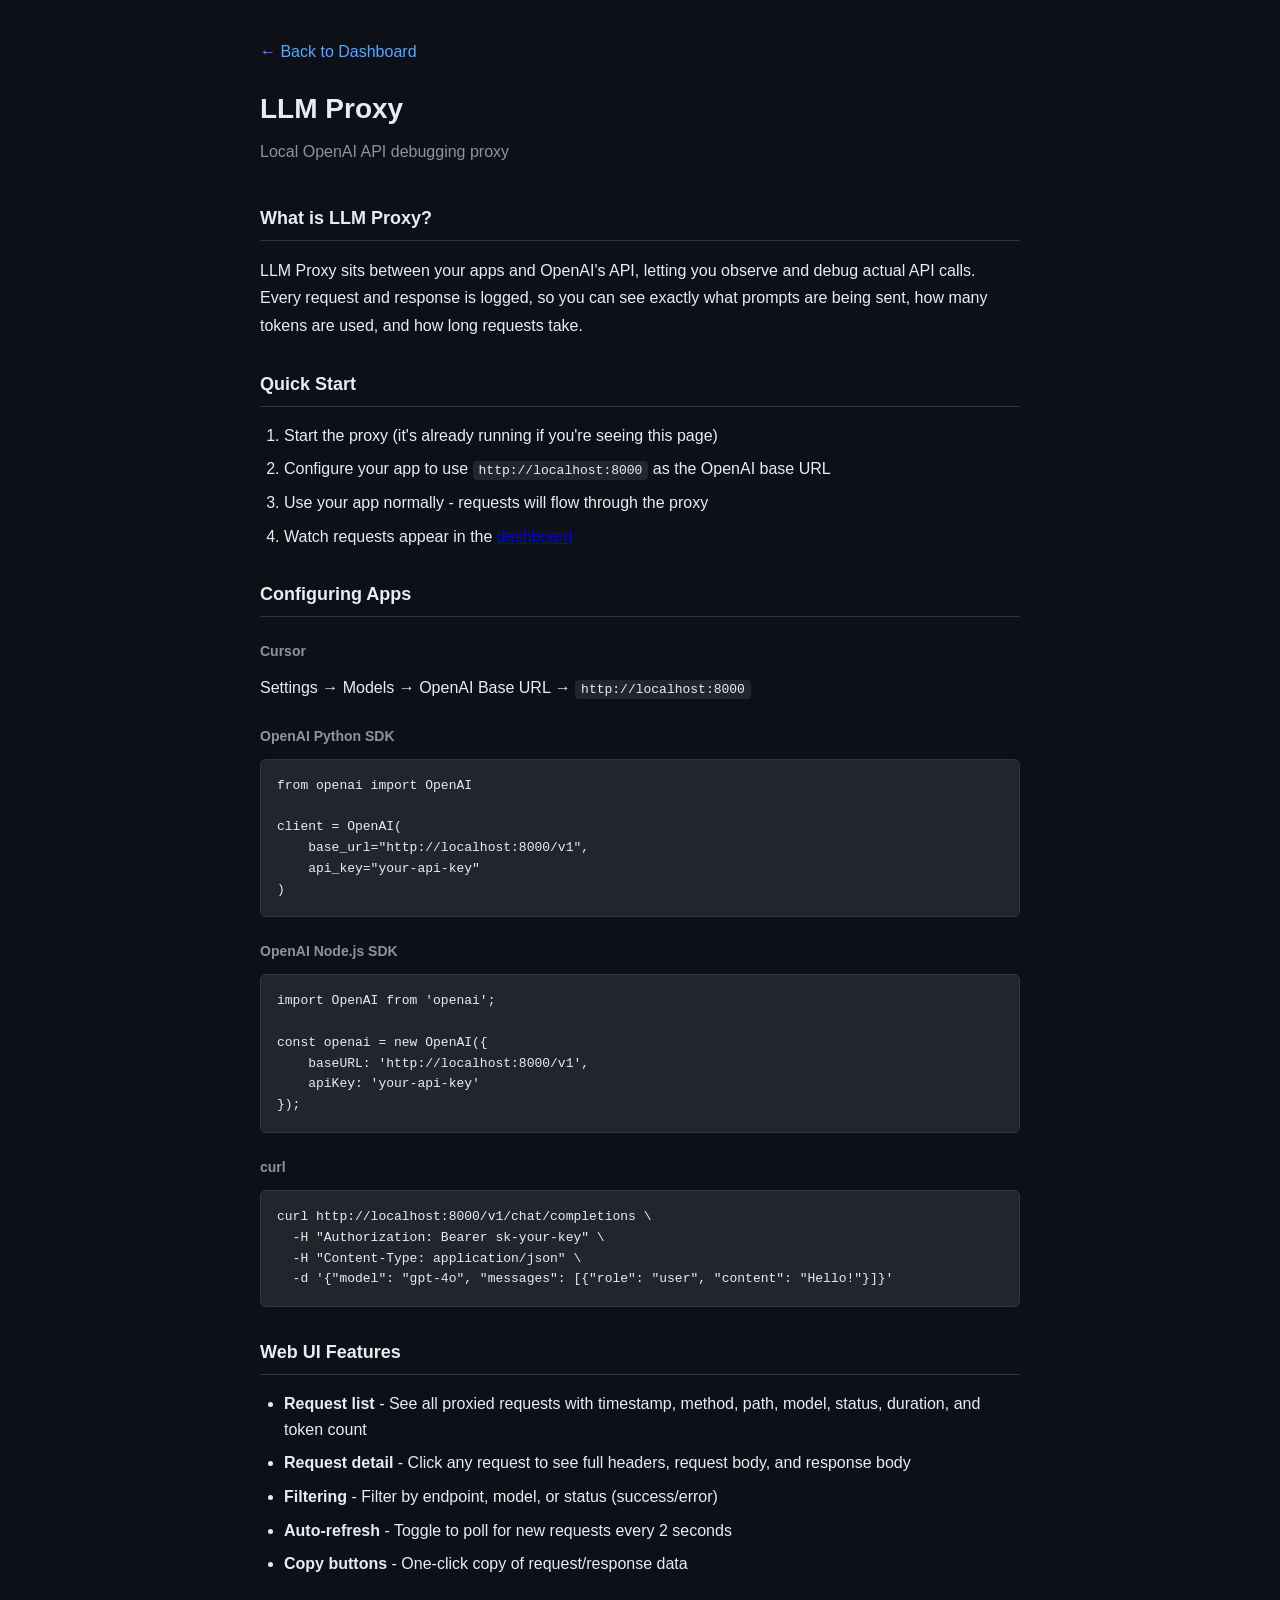
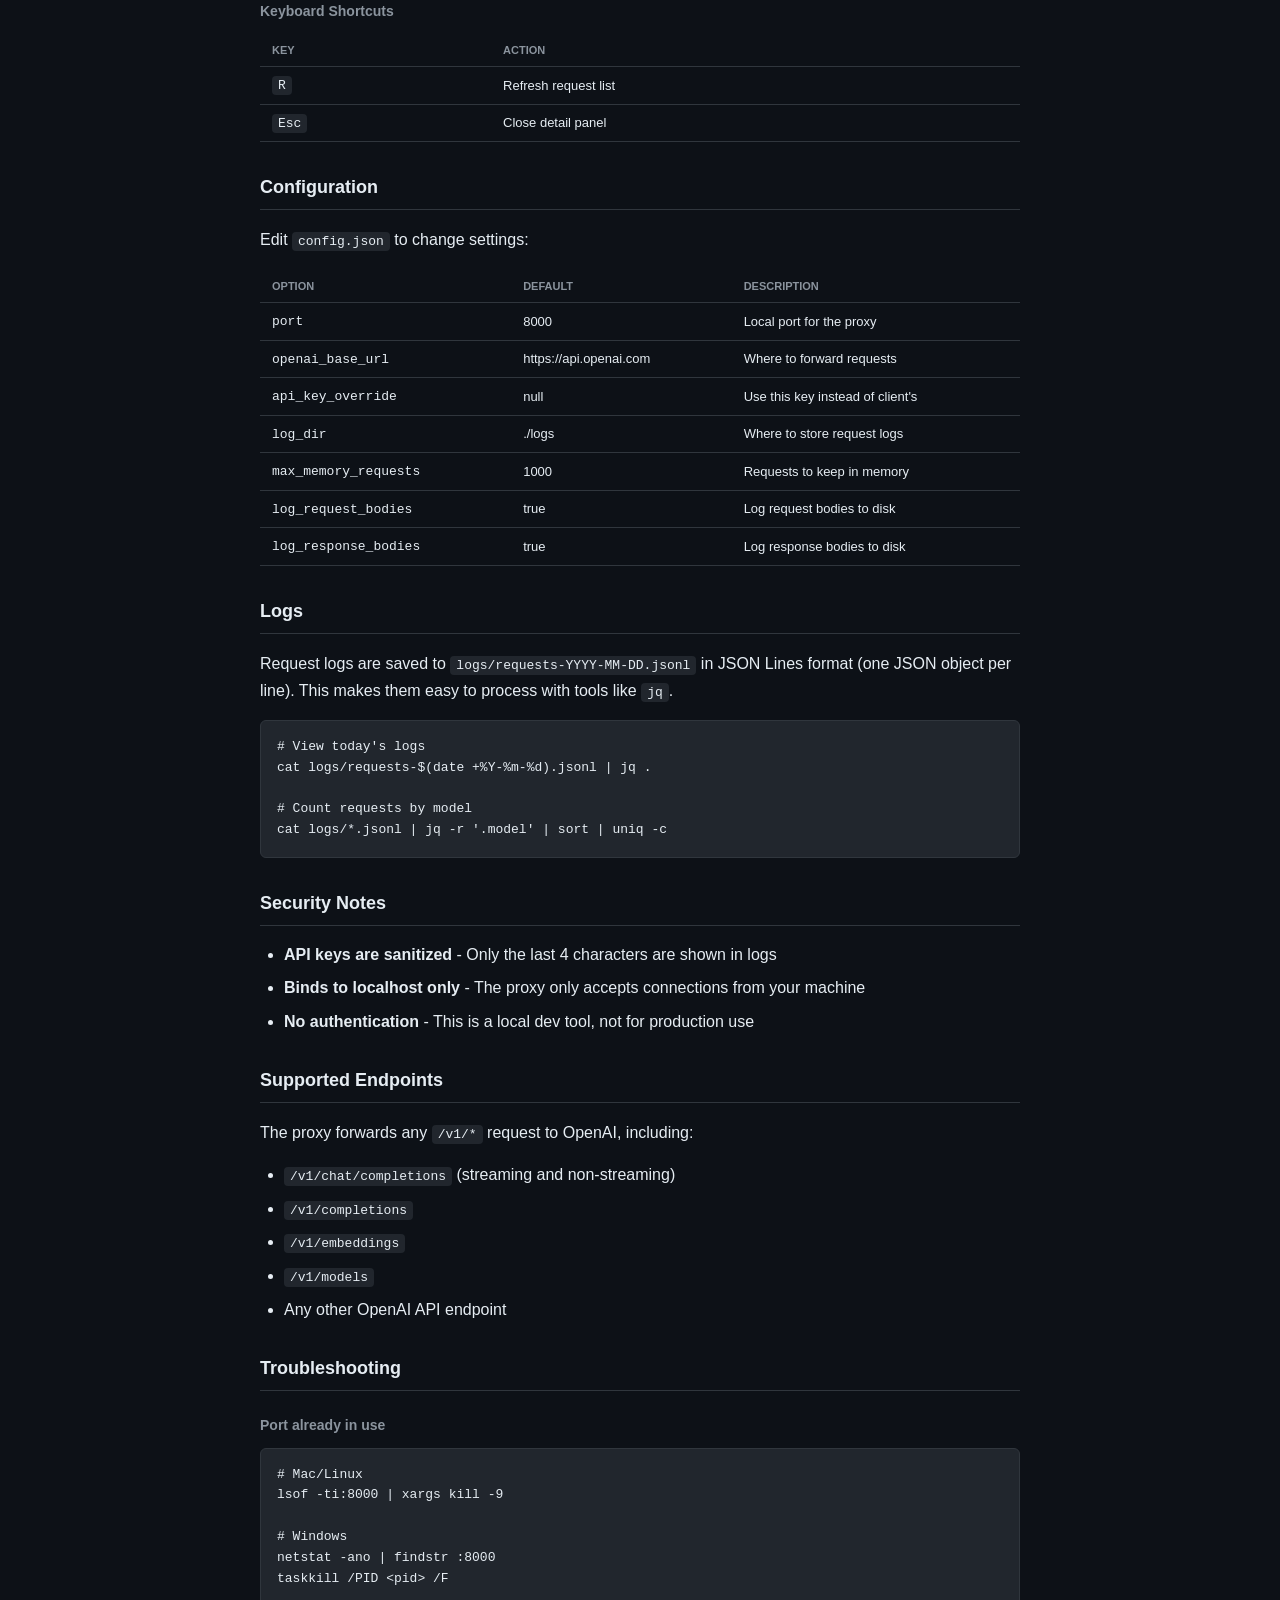
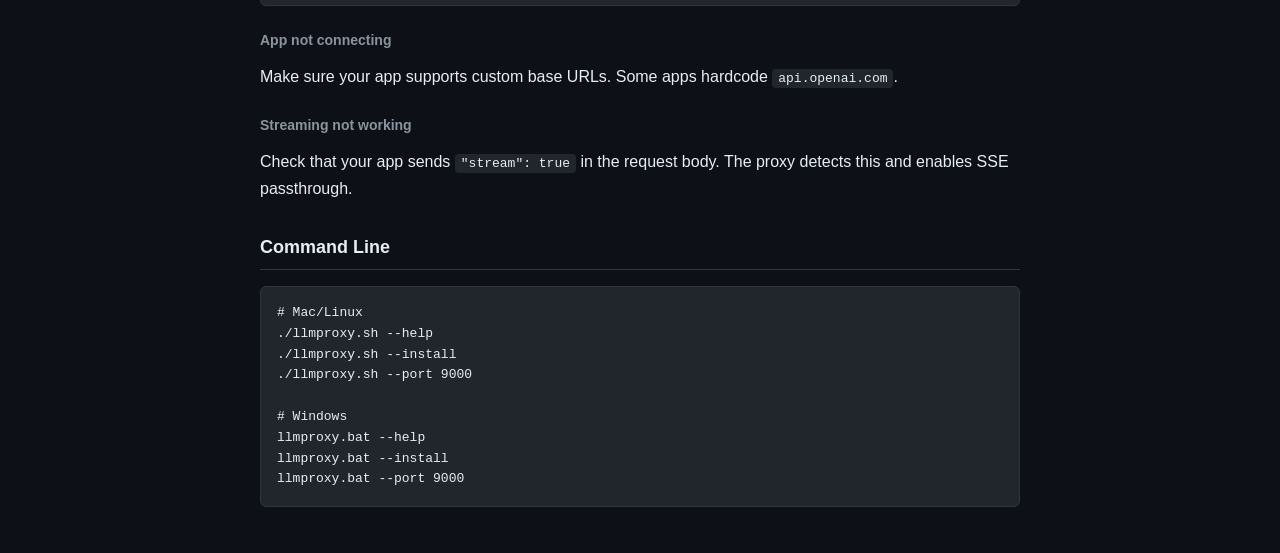
==== static/help.html @ cd59315e "Initial commit: LLM Proxy - Local OpenAI API debugging proxy Features: - Proxy all /v1/* endpoints t" ====
<!DOCTYPE html>
<html lang="en">
<head>
    <meta charset="UTF-8">
    <meta name="viewport" content="width=device-width, initial-scale=1.0">
    <title>LLM Proxy - Help</title>
    <link rel="stylesheet" href="/static/styles.css">
    <style>
        .help-container {
            max-width: 800px;
            margin: 0 auto;
            padding: 40px 20px;
        }
        
        .help-container h1 {
            font-size: 28px;
            margin-bottom: 8px;
        }
        
        .help-container .subtitle {
            color: var(--text-secondary);
            margin-bottom: 40px;
        }
        
        .help-container h2 {
            font-size: 18px;
            margin-top: 32px;
            margin-bottom: 16px;
            padding-bottom: 8px;
            border-bottom: 1px solid var(--border-color);
        }
        
        .help-container h3 {
            font-size: 14px;
            margin-top: 24px;
            margin-bottom: 12px;
            color: var(--text-secondary);
        }
        
        .help-container p {
            margin-bottom: 16px;
            line-height: 1.7;
        }
        
        .help-container code {
            background: var(--bg-tertiary);
            padding: 2px 6px;
            border-radius: 4px;
            font-family: var(--font-mono);
            font-size: 13px;
        }
        
        .help-container pre {
            background: var(--bg-tertiary);
            border: 1px solid var(--border-color);
            border-radius: 6px;
            padding: 16px;
            overflow-x: auto;
            font-family: var(--font-mono);
            font-size: 13px;
            line-height: 1.6;
            margin-bottom: 16px;
        }
        
        .help-container ul, .help-container ol {
            margin-bottom: 16px;
            padding-left: 24px;
        }
        
        .help-container li {
            margin-bottom: 8px;
            line-height: 1.6;
        }
        
        .help-container table {
            width: 100%;
            margin-bottom: 16px;
        }
        
        .help-container th {
            text-align: left;
            font-weight: 600;
        }
        
        .help-container td, .help-container th {
            padding: 8px 12px;
            border-bottom: 1px solid var(--border-color);
        }
        
        .back-link {
            display: inline-flex;
            align-items: center;
            gap: 6px;
            color: var(--accent);
            text-decoration: none;
            margin-bottom: 24px;
        }
        
        .back-link:hover {
            text-decoration: underline;
        }
        
        .config-table code {
            background: none;
            padding: 0;
        }
    </style>
</head>
<body>
    <div class="help-container">
        <a href="/" class="back-link">← Back to Dashboard</a>
        
        <h1>LLM Proxy</h1>
        <p class="subtitle">Local OpenAI API debugging proxy</p>
        
        <h2>What is LLM Proxy?</h2>
        <p>
            LLM Proxy sits between your apps and OpenAI's API, letting you observe and debug 
            actual API calls. Every request and response is logged, so you can see exactly 
            what prompts are being sent, how many tokens are used, and how long requests take.
        </p>
        
        <h2>Quick Start</h2>
        <ol>
            <li>Start the proxy (it's already running if you're seeing this page)</li>
            <li>Configure your app to use <code>http://localhost:8000</code> as the OpenAI base URL</li>
            <li>Use your app normally - requests will flow through the proxy</li>
            <li>Watch requests appear in the <a href="/">dashboard</a></li>
        </ol>
        
        <h2>Configuring Apps</h2>
        
        <h3>Cursor</h3>
        <p>Settings → Models → OpenAI Base URL → <code>http://localhost:8000</code></p>
        
        <h3>OpenAI Python SDK</h3>
        <pre>from openai import OpenAI

client = OpenAI(
    base_url="http://localhost:8000/v1",
    api_key="your-api-key"
)</pre>
        
        <h3>OpenAI Node.js SDK</h3>
        <pre>import OpenAI from 'openai';

const openai = new OpenAI({
    baseURL: 'http://localhost:8000/v1',
    apiKey: 'your-api-key'
});</pre>
        
        <h3>curl</h3>
        <pre>curl http://localhost:8000/v1/chat/completions \
  -H "Authorization: Bearer sk-your-key" \
  -H "Content-Type: application/json" \
  -d '{"model": "gpt-4o", "messages": [{"role": "user", "content": "Hello!"}]}'</pre>
        
        <h2>Web UI Features</h2>
        <ul>
            <li><strong>Request list</strong> - See all proxied requests with timestamp, method, path, model, status, duration, and token count</li>
            <li><strong>Request detail</strong> - Click any request to see full headers, request body, and response body</li>
            <li><strong>Filtering</strong> - Filter by endpoint, model, or status (success/error)</li>
            <li><strong>Auto-refresh</strong> - Toggle to poll for new requests every 2 seconds</li>
            <li><strong>Copy buttons</strong> - One-click copy of request/response data</li>
        </ul>
        
        <h3>Keyboard Shortcuts</h3>
        <table>
            <tr><th>Key</th><th>Action</th></tr>
            <tr><td><code>R</code></td><td>Refresh request list</td></tr>
            <tr><td><code>Esc</code></td><td>Close detail panel</td></tr>
        </table>
        
        <h2>Configuration</h2>
        <p>Edit <code>config.json</code> to change settings:</p>
        
        <table class="config-table">
            <tr><th>Option</th><th>Default</th><th>Description</th></tr>
            <tr><td><code>port</code></td><td>8000</td><td>Local port for the proxy</td></tr>
            <tr><td><code>openai_base_url</code></td><td>https://api.openai.com</td><td>Where to forward requests</td></tr>
            <tr><td><code>api_key_override</code></td><td>null</td><td>Use this key instead of client's</td></tr>
            <tr><td><code>log_dir</code></td><td>./logs</td><td>Where to store request logs</td></tr>
            <tr><td><code>max_memory_requests</code></td><td>1000</td><td>Requests to keep in memory</td></tr>
            <tr><td><code>log_request_bodies</code></td><td>true</td><td>Log request bodies to disk</td></tr>
            <tr><td><code>log_response_bodies</code></td><td>true</td><td>Log response bodies to disk</td></tr>
        </table>
        
        <h2>Logs</h2>
        <p>
            Request logs are saved to <code>logs/requests-YYYY-MM-DD.jsonl</code> in JSON Lines format 
            (one JSON object per line). This makes them easy to process with tools like <code>jq</code>.
        </p>
        <pre># View today's logs
cat logs/requests-$(date +%Y-%m-%d).jsonl | jq .

# Count requests by model
cat logs/*.jsonl | jq -r '.model' | sort | uniq -c</pre>
        
        <h2>Security Notes</h2>
        <ul>
            <li><strong>API keys are sanitized</strong> - Only the last 4 characters are shown in logs</li>
            <li><strong>Binds to localhost only</strong> - The proxy only accepts connections from your machine</li>
            <li><strong>No authentication</strong> - This is a local dev tool, not for production use</li>
        </ul>
        
        <h2>Supported Endpoints</h2>
        <p>The proxy forwards any <code>/v1/*</code> request to OpenAI, including:</p>
        <ul>
            <li><code>/v1/chat/completions</code> (streaming and non-streaming)</li>
            <li><code>/v1/completions</code></li>
            <li><code>/v1/embeddings</code></li>
            <li><code>/v1/models</code></li>
            <li>Any other OpenAI API endpoint</li>
        </ul>
        
        <h2>Troubleshooting</h2>
        
        <h3>Port already in use</h3>
        <pre># Mac/Linux
lsof -ti:8000 | xargs kill -9

# Windows
netstat -ano | findstr :8000
taskkill /PID &lt;pid&gt; /F</pre>
        
        <h3>App not connecting</h3>
        <p>Make sure your app supports custom base URLs. Some apps hardcode <code>api.openai.com</code>.</p>
        
        <h3>Streaming not working</h3>
        <p>Check that your app sends <code>"stream": true</code> in the request body. The proxy detects this and enables SSE passthrough.</p>
        
        <h2>Command Line</h2>
        <pre># Mac/Linux
./llmproxy.sh --help
./llmproxy.sh --install
./llmproxy.sh --port 9000

# Windows
llmproxy.bat --help
llmproxy.bat --install
llmproxy.bat --port 9000</pre>
    </div>
</body>
</html>
---- static/styles.css ----
/* LLM Proxy - Dark theme dev tool aesthetic */

:root {
    --bg-primary: #0d1117;
    --bg-secondary: #161b22;
    --bg-tertiary: #21262d;
    --border-color: #30363d;
    --text-primary: #e6edf3;
    --text-secondary: #8b949e;
    --text-muted: #6e7681;
    --accent: #58a6ff;
    --success: #3fb950;
    --error: #f85149;
    --warning: #d29922;
    --font-mono: 'SF Mono', 'Fira Code', 'Monaco', monospace;
}

* {
    box-sizing: border-box;
    margin: 0;
    padding: 0;
}

body {
    font-family: -apple-system, BlinkMacSystemFont, 'Segoe UI', Helvetica, Arial, sans-serif;
    background: var(--bg-primary);
    color: var(--text-primary);
    line-height: 1.5;
    min-height: 100vh;
    display: flex;
    flex-direction: column;
}

/* Header */
header {
    display: flex;
    justify-content: space-between;
    align-items: center;
    padding: 12px 20px;
    background: var(--bg-secondary);
    border-bottom: 1px solid var(--border-color);
}

header h1 {
    font-size: 18px;
    font-weight: 600;
    color: var(--text-primary);
}

.controls {
    display: flex;
    gap: 16px;
    align-items: center;
}

.help-link {
    color: var(--text-secondary);
    text-decoration: none;
    font-size: 13px;
}

.help-link:hover {
    color: var(--accent);
}

.auto-refresh {
    display: flex;
    align-items: center;
    gap: 6px;
    color: var(--text-secondary);
    font-size: 13px;
    cursor: pointer;
}

.auto-refresh input {
    cursor: pointer;
}

/* Buttons */
.btn {
    background: var(--bg-tertiary);
    border: 1px solid var(--border-color);
    color: var(--text-primary);
    padding: 6px 12px;
    border-radius: 6px;
    font-size: 13px;
    cursor: pointer;
    transition: background 0.15s;
}

.btn:hover {
    background: var(--border-color);
}

.btn-small {
    padding: 4px 10px;
    font-size: 12px;
}

.btn-secondary {
    color: var(--text-secondary);
}

.btn-close {
    background: none;
    border: none;
    color: var(--text-secondary);
    font-size: 24px;
    cursor: pointer;
    padding: 0 8px;
}

.btn-close:hover {
    color: var(--text-primary);
}

.btn-copy {
    background: var(--bg-tertiary);
    border: 1px solid var(--border-color);
    color: var(--text-secondary);
    padding: 2px 8px;
    border-radius: 4px;
    font-size: 11px;
    cursor: pointer;
    margin-left: 8px;
}

.btn-copy:hover {
    color: var(--text-primary);
}

/* Main layout */
main {
    display: flex;
    flex: 1;
    overflow: hidden;
}

/* Filters sidebar */
.filters {
    width: 220px;
    padding: 16px;
    background: var(--bg-secondary);
    border-right: 1px solid var(--border-color);
    flex-shrink: 0;
}

.filters h3 {
    font-size: 12px;
    font-weight: 600;
    text-transform: uppercase;
    color: var(--text-secondary);
    margin-bottom: 12px;
}

.filter-group {
    margin-bottom: 12px;
}

.filter-group label {
    display: block;
    font-size: 12px;
    color: var(--text-secondary);
    margin-bottom: 4px;
}

.filter-group input,
.filter-group select {
    width: 100%;
    background: var(--bg-tertiary);
    border: 1px solid var(--border-color);
    color: var(--text-primary);
    padding: 6px 10px;
    border-radius: 6px;
    font-size: 13px;
}

.filter-group input::placeholder {
    color: var(--text-muted);
}

.filters .btn {
    width: 100%;
    margin-top: 4px;
}

/* Content area */
.content {
    flex: 1;
    display: flex;
    flex-direction: column;
    overflow: hidden;
}

/* Request list */
.request-list {
    flex: 1;
    overflow: auto;
}

table {
    width: 100%;
    border-collapse: collapse;
    font-size: 13px;
}

thead {
    position: sticky;
    top: 0;
    background: var(--bg-secondary);
    z-index: 10;
}

th {
    text-align: left;
    padding: 10px 12px;
    font-weight: 600;
    color: var(--text-secondary);
    border-bottom: 1px solid var(--border-color);
    font-size: 11px;
    text-transform: uppercase;
}

td {
    padding: 10px 12px;
    border-bottom: 1px solid var(--border-color);
    vertical-align: middle;
}

tbody tr {
    cursor: pointer;
    transition: background 0.1s;
}

tbody tr:hover {
    background: var(--bg-secondary);
}

tbody tr.selected {
    background: var(--bg-tertiary);
}

/* Status colors */
.status-success {
    color: var(--success);
}

.status-error {
    color: var(--error);
}

.method {
    font-family: var(--font-mono);
    font-weight: 600;
    font-size: 11px;
}

.method-get { color: var(--success); }
.method-post { color: var(--accent); }
.method-put { color: var(--warning); }
.method-delete { color: var(--error); }

.path {
    font-family: var(--font-mono);
    font-size: 12px;
    color: var(--text-secondary);
    max-width: 300px;
    overflow: hidden;
    text-overflow: ellipsis;
    white-space: nowrap;
}

.model {
    font-family: var(--font-mono);
    font-size: 12px;
    color: var(--accent);
}

.duration {
    font-family: var(--font-mono);
    font-size: 12px;
    color: var(--text-muted);
}

.tokens {
    font-family: var(--font-mono);
    font-size: 12px;
    color: var(--text-muted);
}

.streaming-badge {
    display: inline-block;
    background: var(--bg-tertiary);
    color: var(--text-secondary);
    padding: 1px 6px;
    border-radius: 4px;
    font-size: 10px;
    margin-left: 6px;
}

/* Empty state */
.empty-state {
    padding: 60px 20px;
    text-align: center;
    color: var(--text-muted);
}

.empty-state.hidden {
    display: none;
}

/* Detail panel */
.detail-panel {
    width: 50%;
    min-width: 400px;
    max-width: 800px;
    background: var(--bg-secondary);
    border-left: 1px solid var(--border-color);
    display: flex;
    flex-direction: column;
    overflow: hidden;
}

.detail-panel.hidden {
    display: none;
}

.detail-header {
    display: flex;
    justify-content: space-between;
    align-items: center;
    padding: 12px 16px;
    border-bottom: 1px solid var(--border-color);
}

.detail-header h2 {
    font-size: 14px;
    font-weight: 600;
}

.detail-content {
    flex: 1;
    overflow: auto;
    padding: 16px;
}

.detail-section {
    margin-bottom: 20px;
}

.detail-section h3 {
    font-size: 12px;
    font-weight: 600;
    color: var(--text-secondary);
    margin-bottom: 8px;
    display: flex;
    align-items: center;
}

.detail-section pre {
    background: var(--bg-primary);
    border: 1px solid var(--border-color);
    border-radius: 6px;
    padding: 12px;
    overflow-x: auto;
    font-family: var(--font-mono);
    font-size: 12px;
    line-height: 1.6;
    white-space: pre-wrap;
    word-break: break-word;
}

/* JSON syntax highlighting (basic) */
.json-key { color: #79c0ff; }
.json-string { color: #a5d6ff; }
.json-number { color: #a5d6ff; }
.json-boolean { color: #ff7b72; }
.json-null { color: #ff7b72; }

/* Footer */
footer {
    padding: 8px 20px;
    background: var(--bg-secondary);
    border-top: 1px solid var(--border-color);
    font-size: 12px;
    color: var(--text-muted);
}

/* Utility */
.hidden {
    display: none !important;
}

/* Scrollbar styling */
::-webkit-scrollbar {
    width: 8px;
    height: 8px;
}

::-webkit-scrollbar-track {
    background: var(--bg-primary);
}

::-webkit-scrollbar-thumb {
    background: var(--border-color);
    border-radius: 4px;
}

::-webkit-scrollbar-thumb:hover {
    background: var(--text-muted);
}
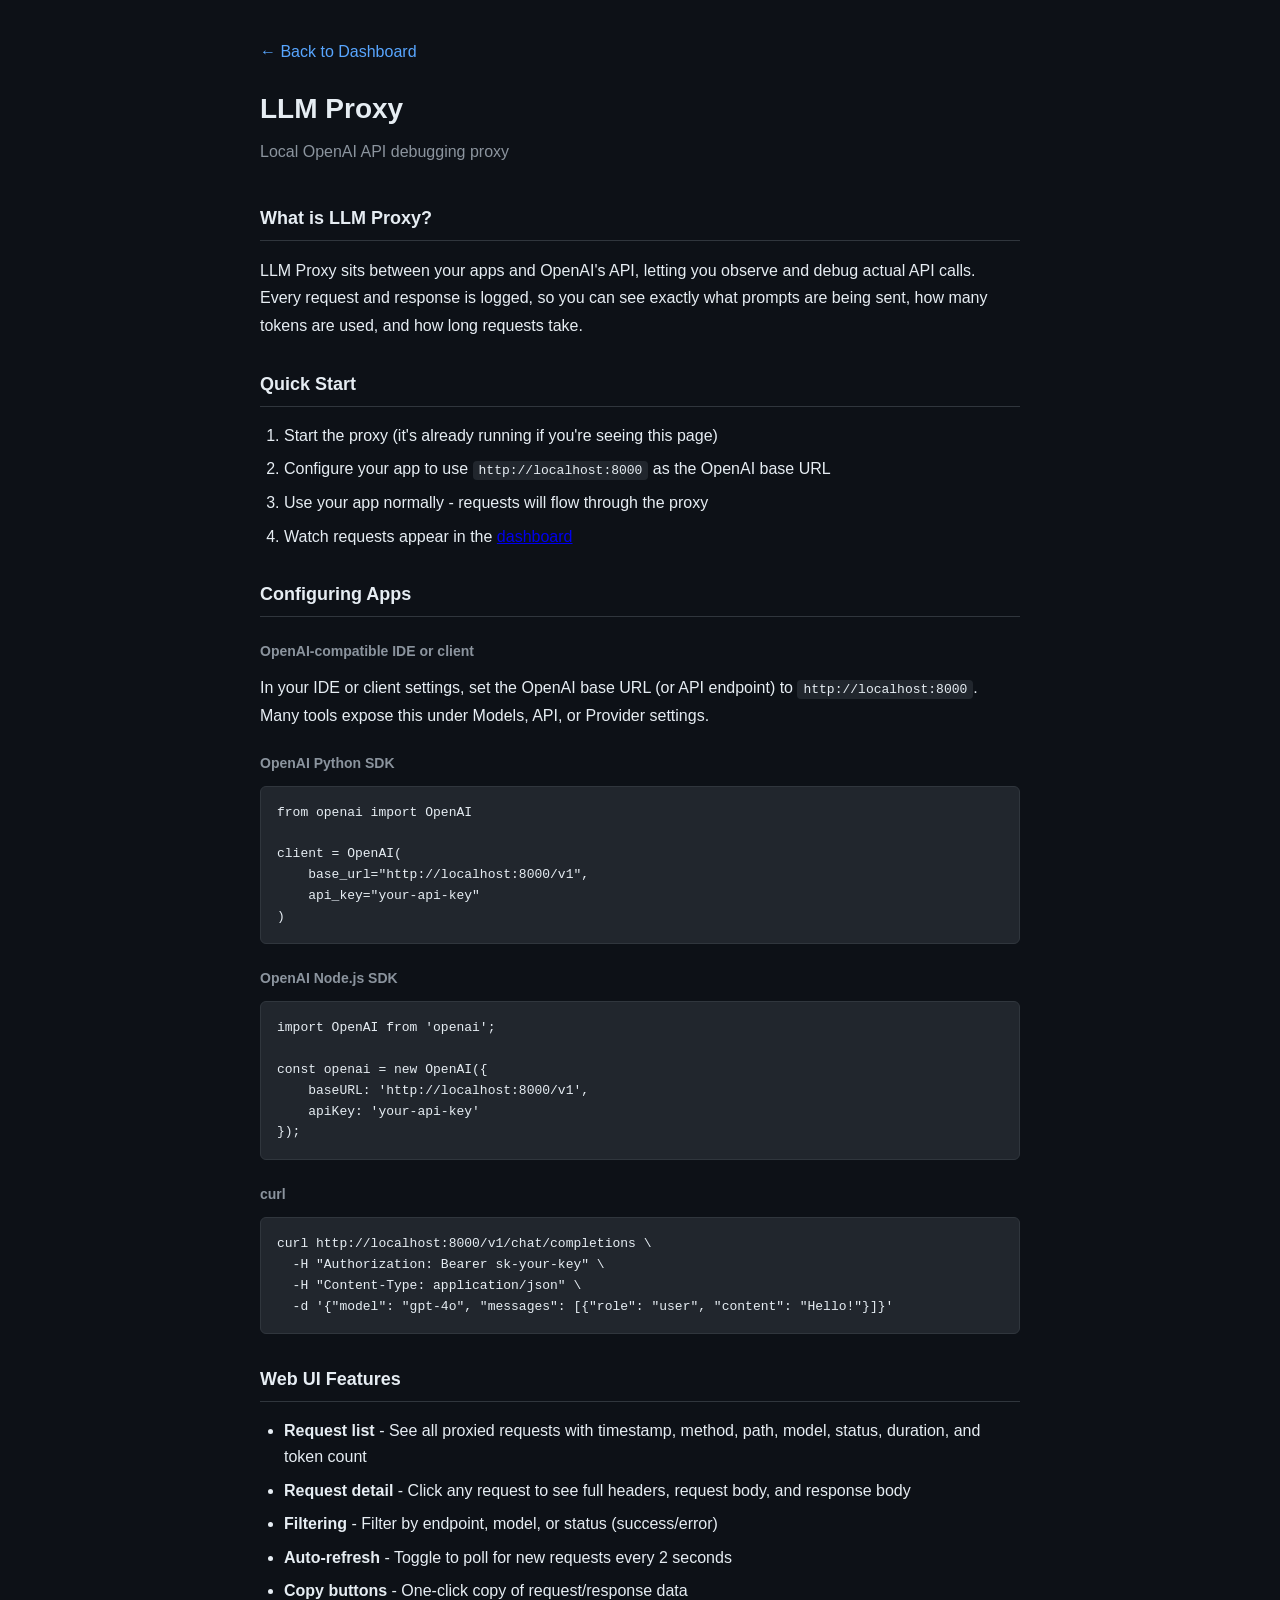
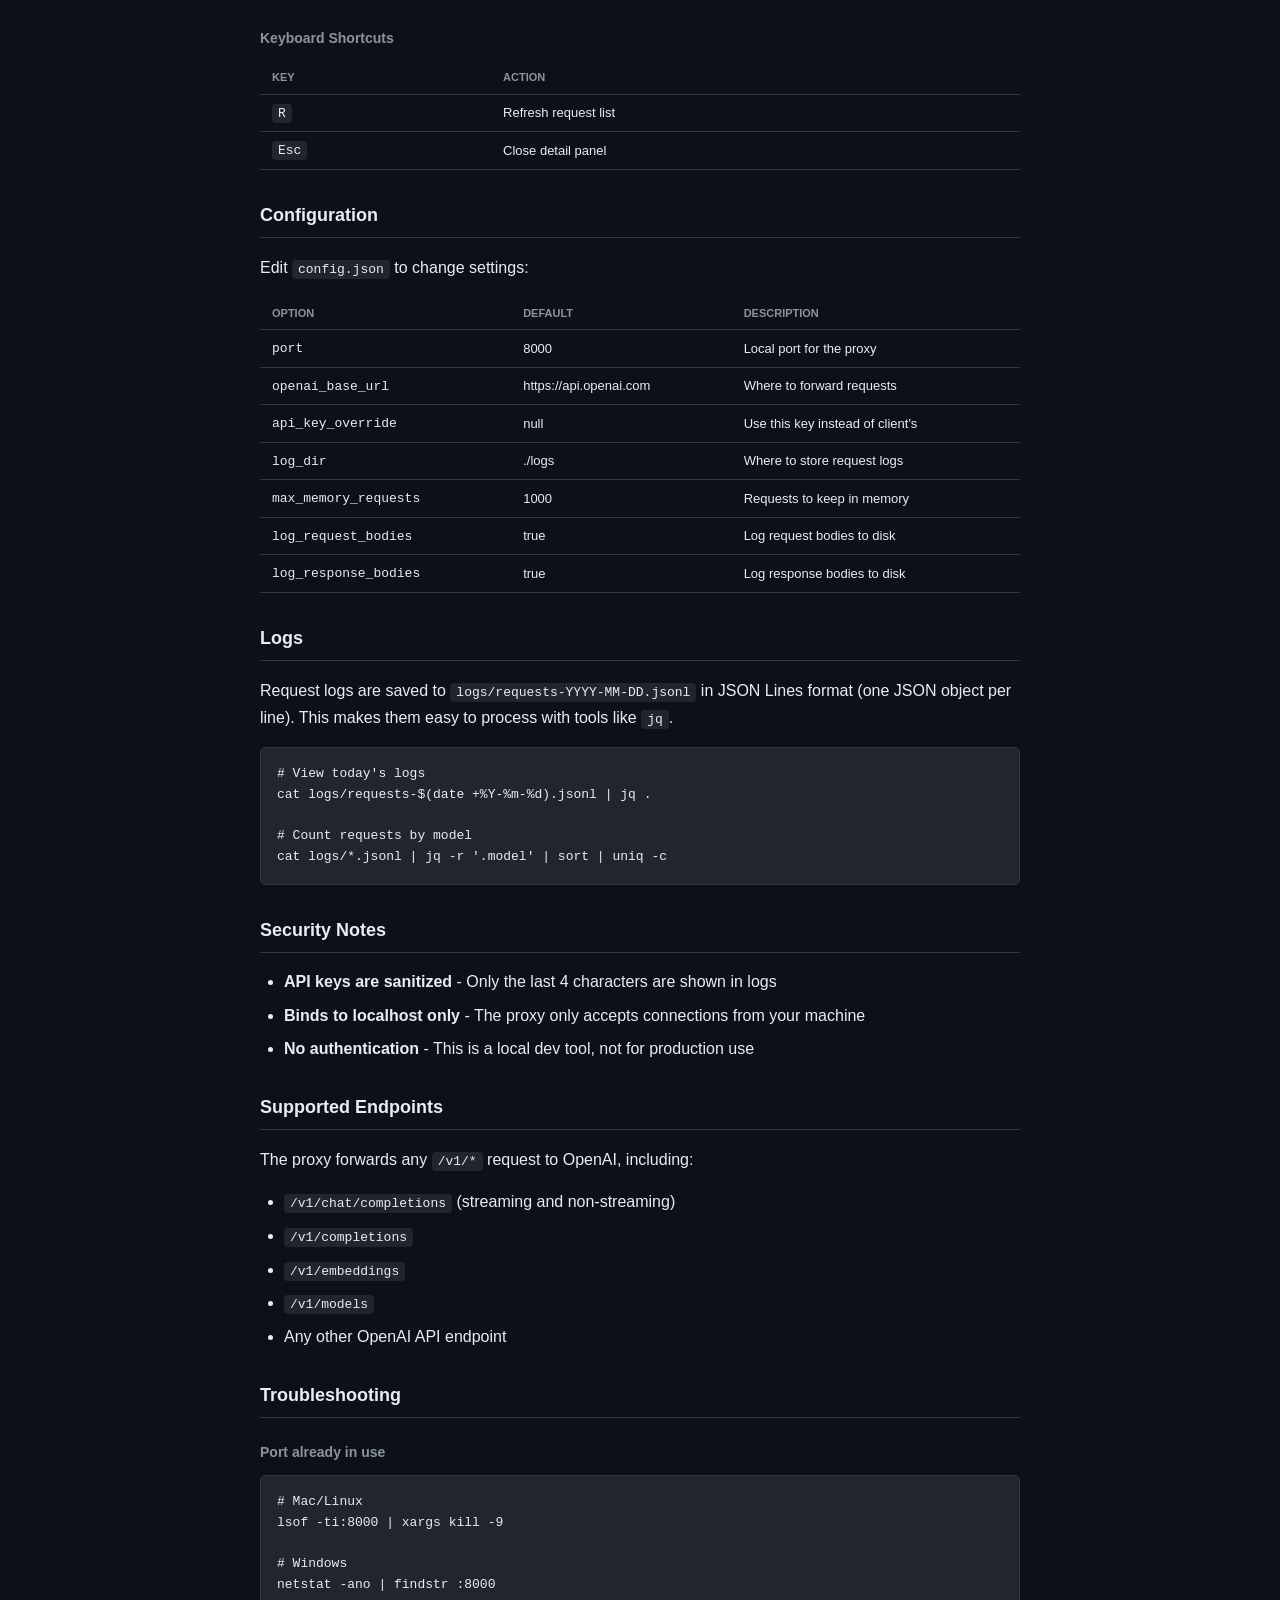
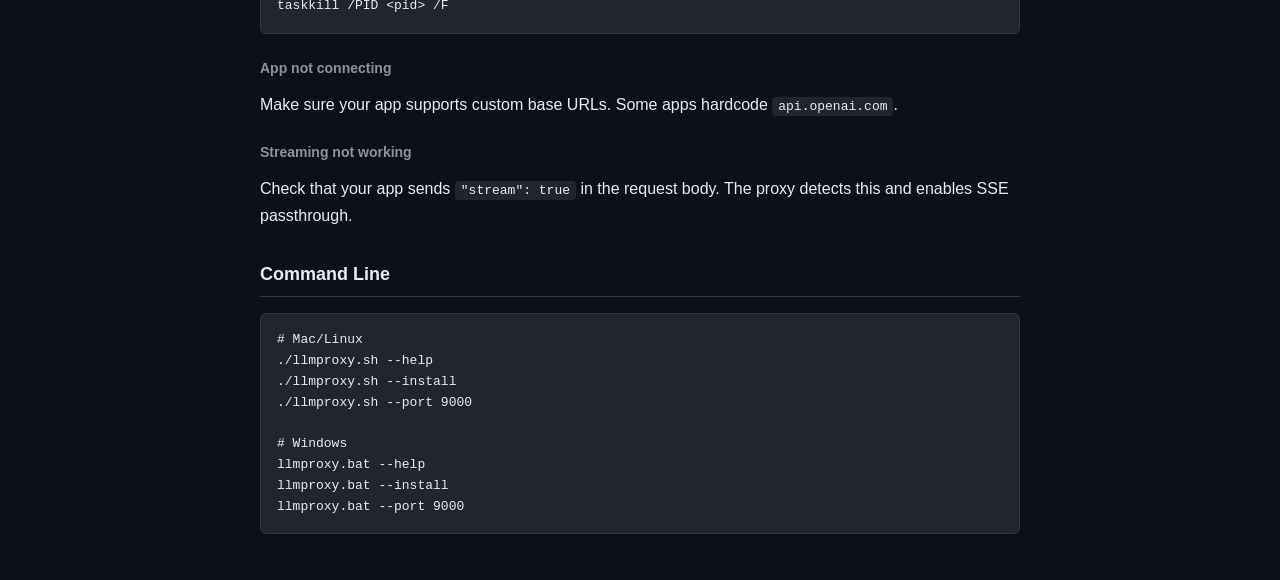
==== commit d8c6f5ed: "Remove personal paths, contact info, and IDE product mentions from docs. Refs: privacy scrub" ====
--- a/static/help.html
+++ b/static/help.html
@@ -130,8 +130,8 @@
         
         <h2>Configuring Apps</h2>
         
-        <h3>Cursor</h3>
-        <p>Settings → Models → OpenAI Base URL → <code>http://localhost:8000</code></p>
+        <h3>OpenAI-compatible IDE or client</h3>
+        <p>In your IDE or client settings, set the OpenAI base URL (or API endpoint) to <code>http://localhost:8000</code>. Many tools expose this under Models, API, or Provider settings.</p>
         
         <h3>OpenAI Python SDK</h3>
         <pre>from openai import OpenAI
